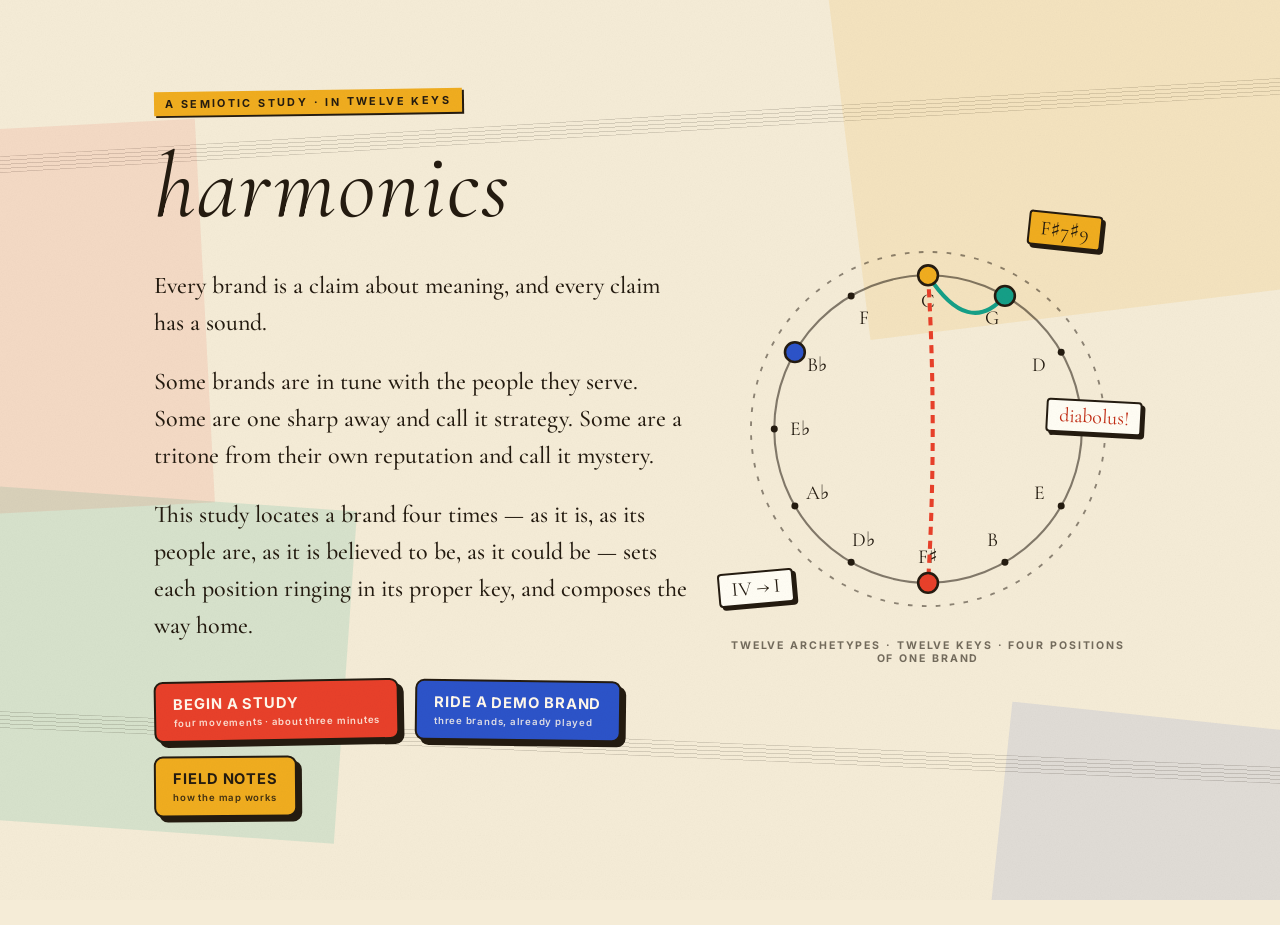
==== index.html @ ea23ab5b "harmonics — a semiotic study in twelve keys Twelve brand archetypes mapped onto the twelve keys of t" ====
<!DOCTYPE html>
<html lang="en">
<head>
  <meta charset="UTF-8" />
  <meta name="viewport" content="width=device-width, initial-scale=1.0" />
  <title>harmonics — a semiotic study in twelve keys</title>
  <meta name="description" content="Locate a brand four times — as it is, as its people are, as it is believed to be, as it could be — set each position ringing in its proper key, and compose the way home." />

  <!-- If you deploy somewhere other than cownut-oss.github.io/brand-harmonics,
       update these four absolute URLs (og:url, og:image, twitter:image, canonical). -->
  <link rel="canonical" href="https://cownut-oss.github.io/brand-harmonics/" />
  <meta property="og:type" content="website" />
  <meta property="og:site_name" content="harmonics" />
  <meta property="og:title" content="harmonics — a semiotic study in twelve keys" />
  <meta property="og:description" content="Twelve brand archetypes on the twelve keys of the circle of fifths. Locate a brand four times, hear the distance between those positions, and compose the repositioning as music you can play." />
  <meta property="og:url" content="https://cownut-oss.github.io/brand-harmonics/" />
  <meta property="og:image" content="https://cownut-oss.github.io/brand-harmonics/og.png" />
  <meta property="og:image:width" content="1200" />
  <meta property="og:image:height" content="630" />
  <meta property="og:image:alt" content="The circle of fifths with four brand positions marked, a teal fifth and a dashed red tritone across the middle." />
  <meta name="twitter:card" content="summary_large_image" />
  <meta name="twitter:title" content="harmonics — a semiotic study in twelve keys" />
  <meta name="twitter:description" content="Twelve brand archetypes on the twelve keys of the circle of fifths. Strategy, composed." />
  <meta name="twitter:image" content="https://cownut-oss.github.io/brand-harmonics/og.png" />

  <link rel="icon" href="favicon.svg" type="image/svg+xml" />
  <link rel="apple-touch-icon" href="apple-touch-icon.png" />
  <meta name="theme-color" content="#f5ecd7" />

  <link rel="preconnect" href="https://fonts.googleapis.com" />
  <link rel="preconnect" href="https://fonts.gstatic.com" crossorigin />
  <link href="https://fonts.googleapis.com/css2?family=Inter:wght@400;600;700;800&family=Cormorant+Garamond:ital,wght@0,400;0,500;0,600;1,400;1,500;1,600&display=swap" rel="stylesheet" />
  <link rel="stylesheet" href="css/style.css" />
</head>
<body>
  <div id="haze" aria-hidden="true">
    <div class="blob b1"></div>
    <div class="blob b2"></div>
    <div class="blob b3"></div>
    <div class="blob b4"></div>
  </div>
  <div id="vignette" aria-hidden="true"></div>
  <div id="grain" aria-hidden="true"></div>

  <main id="stage" aria-live="polite"></main>

  <noscript>
    <div style="max-width:680px;margin:12vh auto;padding:32px;border:2.5px solid #241b10;border-radius:10px;background:#fffdf4;box-shadow:6px 6px 0 #241b10;font-family:Georgia,serif">
      <h1 style="font-style:italic;font-weight:400;margin:0 0 .4em">harmonics</h1>
      <p style="line-height:1.7">This study is an interactive instrument — it needs JavaScript to plot the semiotic square, sound the circle of fifths, and compose the progression. Please enable JavaScript and reload.</p>
    </div>
  </noscript>

  <script type="module" src="js/app.js"></script>
</body>
</html>
---- css/style.css ----
/* =====================================================================
   harmonics — visual system v2: the collage cut.
   Bright paper, cut-out color blocks, hard shadows, staff lines as a
   running motif — after the Vox/Earworm school of music explainers.
   The serif italic display (the user's favorite) stays.
   ===================================================================== */

:root {
  --paper: #f5ecd7;
  --card: #fffdf4;
  --ink: #241b10;
  --ink-soft: rgba(36, 27, 16, .62);
  --ink-faint: rgba(36, 27, 16, .28);
  --red: #e8402a;
  --blue: #2c53c9;
  --gold: #f0ad1f;
  --teal: #159f87;
  --red-d: #c22c14;
  --blue-d: #1e3da6;
  --gold-d: #a97a08;
  --teal-d: #0d7a66;
  --cream-text: #fff8ec;
  --shadow: 3px 3px 0 var(--ink);
  --shadow-lg: 6px 6px 0 var(--ink);
  --staff: repeating-linear-gradient(to bottom, var(--ink-faint) 0 1px, transparent 1px 4px);
}

* { box-sizing: border-box; }
html, body { margin: 0; min-height: 100%; }
html { background: var(--paper); }
body {
  font-family: 'Inter', system-ui, -apple-system, sans-serif;
  font-weight: 400;
  color: var(--ink);
  -webkit-font-smoothing: antialiased;
}

/* ---- the collage backdrop: color blocks + staff ribbons ---- */
#haze { position: fixed; inset: 0; z-index: 0; overflow: hidden; pointer-events: none; }
.blob { position: absolute; opacity: .13; border-radius: 0; filter: none; mix-blend-mode: normal; }
.b1 { width: 44vw; height: 30vw; right: -10vw; top: -6vw;  background: var(--gold); transform: rotate(-7deg); }
.b2 { width: 36vw; height: 26vw; left: -9vw; bottom: 8vh;  background: var(--teal); transform: rotate(4deg); }
.b3 { width: 22vw; height: 30vw; left: -6vw; top: 14vh;    background: var(--red); transform: rotate(-3deg); opacity: .1; }
.b4 { width: 30vw; height: 20vw; right: -8vw; bottom: -6vw; background: var(--blue); transform: rotate(6deg); opacity: .1; }
#haze::before, #haze::after {
  content: ''; position: absolute; left: -15%; width: 130%; height: 17px;
  background: var(--staff); opacity: .55;
}
#haze::before { top: 13%; transform: rotate(-3.5deg); }
#haze::after { bottom: 16%; transform: rotate(2.5deg); }

#vignette { display: none; }
#grain { position: fixed; inset: 0; z-index: 30; pointer-events: none; opacity: .06; mix-blend-mode: multiply;
  background-image: url("data:image/svg+xml,%3Csvg xmlns='http://www.w3.org/2000/svg' width='140' height='140'%3E%3Cfilter id='n'%3E%3CfeTurbulence type='fractalNoise' baseFrequency='0.8' numOctaves='4' stitchTiles='stitch'/%3E%3CfeColorMatrix type='saturate' values='0'/%3E%3C/filter%3E%3Crect width='100%25' height='100%25' filter='url(%23n)'/%3E%3C/svg%3E"); }

/* ---- stage ---- */
#stage { position: relative; z-index: 10; max-width: 1020px; margin: 0 auto; padding: 6vh 24px 12vh;
  transition: opacity .24s ease, transform .24s ease; }
#stage.leaving { opacity: 0; transform: translateY(8px); }

/* ---- type ---- */
.title { font-family: 'Cormorant Garamond', Georgia, serif; font-weight: 400; font-style: italic;
  font-size: clamp(3.2rem, 9vw, 5.8rem); letter-spacing: .02em; margin: .05em 0 .25em; color: var(--ink);
  text-wrap: balance; }
.overline { display: inline-block; font-size: .68rem; font-weight: 700; letter-spacing: .22em;
  text-transform: uppercase; color: var(--ink); background: var(--gold); padding: .45em 1em;
  transform: rotate(-.8deg); margin: 0 0 1.1em; box-shadow: 2px 2px 0 var(--ink); }
.h2 { font-family: 'Cormorant Garamond', Georgia, serif; font-weight: 500; font-style: italic;
  font-size: clamp(1.8rem, 4.4vw, 2.7rem); letter-spacing: .01em; margin: 0 0 .45em; color: var(--ink);
  text-wrap: balance; }
.h3 { font-family: 'Cormorant Garamond', Georgia, serif; font-weight: 500; font-style: italic;
  font-size: 1.55rem; margin: 2.1em 0 .5em; color: var(--ink); }
.h3::before { content: '♪'; font-style: normal; color: var(--red); margin-right: .45em; font-size: .85em; }
.lede { font-family: 'Cormorant Garamond', Georgia, serif; font-size: clamp(1.2rem, 2.5vw, 1.5rem);
  font-weight: 500; line-height: 1.55; color: var(--ink); max-width: 34em; margin: 0 0 .9em; }
.body { font-size: .93rem; line-height: 1.75; color: var(--ink); opacity: .88; max-width: 46em; margin: .45em 0; }
.body strong { font-weight: 700; }
.hint { font-size: .78rem; color: var(--ink-soft); }
.posnote { font-size: .78rem; color: var(--ink-soft); font-style: normal; }

/* ---- hero ---- */
.hero { padding-top: 4vh; }
.herogrid { display: grid; grid-template-columns: 1.15fr .85fr; gap: 40px; align-items: center; }
.teaserwrap { position: relative; }
.teaser { width: 100%; height: auto; }
.teaser .tring { animation: teasespin 40s linear infinite; transform-origin: 170px 170px; }
@keyframes teasespin { to { transform: rotate(360deg); } }
.stickerchord { position: absolute; font-family: 'Cormorant Garamond', Georgia, serif; font-size: 1.25rem;
  background: var(--card); border: 2px solid var(--ink); box-shadow: 3px 3px 0 var(--ink);
  padding: .15em .55em; border-radius: 4px; }
.sc1 { top: -4%; right: 6%; transform: rotate(6deg); background: var(--gold); }
.sc2 { bottom: 16%; left: -3%; transform: rotate(-5deg); }
.sc3 { top: 38%; right: -4%; transform: rotate(3deg); background: var(--card); color: var(--red-d); }
.teasecap { font-size: .66rem; font-weight: 700; letter-spacing: .18em; text-transform: uppercase;
  color: var(--ink-soft); text-align: center; margin-top: .8em; }

/* ---- panels ---- */
.panel { background: var(--card); border: 2.5px solid var(--ink); border-radius: 10px;
  padding: clamp(24px, 5vw, 52px); box-shadow: var(--shadow-lg); }
.panel.narrow { max-width: 780px; margin: 0 auto; }

/* ---- buttons: sticker school ---- */
.btn { font-family: inherit; font-weight: 700; font-size: .72rem; letter-spacing: .1em; text-transform: uppercase;
  color: var(--ink); background: var(--card); border: 2.5px solid var(--ink); border-radius: 7px;
  padding: .85em 1.5em; cursor: pointer; box-shadow: var(--shadow);
  transition: transform .12s ease, box-shadow .12s ease; }
.btn:hover { transform: translate(-1px, -1px); box-shadow: 4px 4px 0 var(--ink); }
.btn:active { transform: translate(2px, 2px); box-shadow: 0 0 0 var(--ink); }
.btn:focus-visible { outline: 3px solid var(--blue); outline-offset: 2px; }
.btn.primary { background: var(--red); color: var(--cream-text); }
.btn.ghost { background: transparent; border-color: transparent; box-shadow: none; text-decoration: underline;
  text-decoration-thickness: 2px; text-underline-offset: 4px; padding-left: .4em; padding-right: .4em; }
.btn.ghost:hover { transform: none; color: var(--red-d); }
.btn.small { font-size: .62rem; padding: .6em 1.1em; box-shadow: 2px 2px 0 var(--ink); }
.btn.big { display: flex; flex-direction: column; align-items: flex-start; gap: .3em;
  padding: 1.05em 1.5em; border-radius: 9px; box-shadow: 5px 5px 0 var(--ink); text-align: left; }
.btn.c-red { background: var(--red); color: var(--cream-text); transform: rotate(-1deg); }
.btn.c-blue { background: var(--blue); color: var(--cream-text); transform: rotate(.7deg); }
.btn.c-gold { background: var(--gold); color: var(--ink); transform: rotate(-.5deg); }
.btn.big:hover { transform: translate(-1px, -2px) rotate(0deg); box-shadow: 6px 6px 0 var(--ink); }
.btnmain { font-size: .92rem; letter-spacing: .06em; }
.btnsub { font-weight: 600; font-size: .6rem; letter-spacing: .08em; text-transform: none; opacity: .85; }
.btnrow { display: flex; flex-wrap: wrap; gap: 16px; margin-top: 2.2em; align-items: center; }
.btnrow.tight { margin-top: 1.2em; }

.backlink { margin-top: 2.4em; }
.backlink a { color: var(--ink-soft); font-size: .78rem; font-weight: 600; letter-spacing: .06em;
  cursor: pointer; text-decoration: underline; text-underline-offset: 3px; }
.backlink a:hover { color: var(--red-d); }

/* ---- setup ---- */
.namerow { display: flex; gap: 16px; flex-wrap: wrap; margin: 1.6em 0 2.4em; }
.input { flex: 1 1 240px; font-family: 'Cormorant Garamond', Georgia, serif; font-size: 1.35rem; font-style: italic;
  color: var(--ink); background: var(--card); border: 2.5px solid var(--ink); border-radius: 8px;
  padding: .5em .9em; outline: none; box-shadow: var(--shadow); transition: border-color .2s; }
.input:focus { border-color: var(--red); }
.input::placeholder { color: var(--ink-faint); }

.ruleline { display: flex; align-items: center; gap: 1em; color: var(--ink-soft);
  font-size: .68rem; font-weight: 700; letter-spacing: .2em; text-transform: uppercase; margin: 2em 0 1.2em; }
.ruleline::before, .ruleline::after { content: ''; flex: 1; height: 17px; background: var(--staff); opacity: .7; }

.presets { display: grid; grid-template-columns: repeat(auto-fit, minmax(220px, 1fr)); gap: 18px; }
.preset { text-align: left; display: flex; flex-direction: column; gap: .5em; cursor: pointer;
  background: var(--card); border: 2.5px solid var(--ink); border-radius: 9px; padding: 18px 20px;
  color: inherit; font-family: inherit; box-shadow: var(--shadow); transition: transform .15s, box-shadow .15s; }
.preset:nth-child(odd) { transform: rotate(-.7deg); }
.preset:nth-child(even) { transform: rotate(.6deg); }
.preset:hover { transform: translate(-1px, -2px) rotate(0deg); box-shadow: 5px 5px 0 var(--ink); }
.pname { font-family: 'Cormorant Garamond', Georgia, serif; font-size: 1.35rem; font-style: italic; color: var(--ink); }
.psector { font-size: .64rem; font-weight: 700; letter-spacing: .14em; text-transform: uppercase; color: var(--ink-soft); }
.pblurb { font-size: .82rem; line-height: 1.6; color: var(--ink); opacity: .8; }
.pgo { font-size: .66rem; font-weight: 700; letter-spacing: .12em; text-transform: uppercase; color: var(--red-d); margin-top: .4em; }

/* ---- assessment ---- */
.progress { display: flex; gap: 22px; margin-bottom: 2.2em; flex-wrap: wrap; }
.pgroup { display: flex; gap: 7px; opacity: .38; position: relative; padding: 8px 6px; transition: opacity .3s; }
.pgroup.now { opacity: 1; }
.pgroup::before { content: ''; position: absolute; left: 0; right: 0; top: 50%; height: 17px;
  transform: translateY(-56%); background: var(--staff); }
.dot { width: 7px; height: 6px; border-radius: 50%; background: transparent; border: 1.5px solid var(--ink);
  position: relative; z-index: 1; transition: background .25s; }
.dot.done { background: var(--ink); }
.dot.here { background: var(--red); border-color: var(--red-d); }
.dot.here::after { content: ''; position: absolute; right: -1.5px; bottom: 3px; width: 1.5px; height: 12px; background: var(--red-d); }

.lensprompt { font-family: 'Cormorant Garamond', Georgia, serif; font-style: italic; font-size: 1.2rem;
  color: var(--ink-soft); margin: 0 0 2em; }
.axisname { display: inline-block; font-size: .64rem; font-weight: 700; letter-spacing: .18em; text-transform: uppercase;
  color: var(--cream-text); background: var(--blue); padding: .4em .9em; transform: rotate(-.5deg);
  box-shadow: 2px 2px 0 var(--ink); margin: 0 0 1.4em; }

.pair { display: flex; gap: 18px; align-items: stretch; margin-bottom: 1.6em; }
.statement { flex: 1; background: var(--card); border: 2.5px solid var(--ink); border-radius: 8px;
  padding: 22px 24px; display: flex; align-items: center; box-shadow: var(--shadow); }
.statement:first-child { transform: rotate(-.5deg); }
.statement:last-of-type { transform: rotate(.5deg); }
.statement p { font-family: 'Cormorant Garamond', Georgia, serif; font-size: 1.3rem; line-height: 1.45;
  margin: 0; color: var(--ink); }
.vs { align-self: center; font-size: .64rem; font-weight: 700; letter-spacing: .2em; text-transform: uppercase; color: var(--ink-soft); }

.choices { display: grid; grid-template-columns: repeat(4, 1fr); gap: 12px; }
.choices.stacked { grid-template-columns: 1fr; max-width: 560px; }
.choice { border-radius: 7px; font-size: .64rem; padding: .9em .5em; }
.choice.wide { text-align: left; padding: 1em 1.3em; text-transform: none; font-weight: 600; font-size: .8rem; letter-spacing: .02em; }
.choice.picked { background: var(--gold); }

/* ---- reading: square + position cards ---- */
.gsquare { width: 100%; height: auto; margin: 1.6em 0; }
.gsquare .rel { stroke: var(--ink); stroke-opacity: .65; stroke-width: 1.6; }
.gsquare .contraries { stroke-width: 2.4; stroke-opacity: .9; }
.gsquare .subcontraries { stroke-dasharray: 6 6; }
.gsquare .contradiction { stroke-dasharray: 1.5 6; stroke-opacity: .35; }
.gsquare .relcap { fill: var(--ink-soft); font-size: 12px; font-weight: 600; text-anchor: middle; letter-spacing: .14em; text-transform: uppercase; }
.gsquare .cterm { fill: var(--ink); font-family: 'Cormorant Garamond', Georgia, serif; font-size: 29px; font-style: italic; }
.gsquare .csub { fill: var(--ink-soft); font-size: 12.5px; font-weight: 600; letter-spacing: .04em; }
.gsquare .orblabel { font-size: 11.5px; font-weight: 700; letter-spacing: .14em; text-transform: uppercase; text-anchor: middle; }
.orbdot { stroke: var(--ink); stroke-width: 2.2; }
.minorring { fill: none; stroke-width: 1.6; stroke-dasharray: 3 4; }

.poscards { display: grid; grid-template-columns: repeat(auto-fit, minmax(230px, 1fr)); gap: 16px; margin-top: 1em; }
.poscard { border: 2.5px solid var(--ink); border-top: 8px solid var(--c); border-radius: 8px;
  padding: 18px 20px; background: var(--card); box-shadow: var(--shadow); }
.poscard:nth-child(odd) { transform: rotate(-.4deg); }
.poscard:nth-child(even) { transform: rotate(.4deg); }
.poslens { font-size: .62rem; font-weight: 700; letter-spacing: .16em; text-transform: uppercase; color: var(--ink-soft); margin: 0 0 .5em; }
.posarch { font-family: 'Cormorant Garamond', Georgia, serif; font-style: italic; font-size: 1.4rem; margin: 0 0 .3em; color: var(--ink); }
.minornote { font-size: .78rem; line-height: 1.6; color: var(--blue-d); margin: .6em 0 0; }

/* ---- sound: wheel + gaps ---- */
.wheel { width: min(92vw, 640px); height: auto; display: block; margin: 1.5em auto; }
.wheel .ring { fill: none; stroke: var(--ink); stroke-opacity: .55; stroke-width: 1.8; }
.wheel .quadarc { fill: none; stroke-width: 26; stroke-linecap: round; }
.wheel .tick { fill: var(--ink); }
.wheel .keylabel { fill: var(--ink); font-family: 'Cormorant Garamond', Georgia, serif; font-size: 24px; text-anchor: middle; }
.wheel .archlabel { fill: var(--ink-soft); font-size: 11px; font-weight: 700; letter-spacing: .12em; text-transform: uppercase; text-anchor: middle; }
.wheel .node.dim { opacity: .3; }
.wheel .gapchord { fill: none; stroke-width: 2.6; stroke-opacity: .9; transition: stroke-width .25s; }
.wheel .gapchord:hover, .wheel .gapchord.hot { stroke-width: 4.5; }
.wheel .journeyarc { fill: none; stroke: var(--red); stroke-width: 4.5; stroke-linecap: round; }
.wheel .flow { stroke-dasharray: 10 8; animation: flowdash 2.2s linear infinite; }
@keyframes flowdash { to { stroke-dashoffset: -36; } }

.legend { display: flex; flex-wrap: wrap; gap: 12px; margin: 1.2em 0 0; }
.chip { display: inline-flex; align-items: center; gap: .55em; font-family: inherit; font-size: .68rem;
  font-weight: 700; letter-spacing: .06em; text-transform: uppercase; color: var(--ink);
  background: var(--card); border: 2px solid var(--ink); border-radius: 999px; padding: .55em 1.1em;
  cursor: pointer; box-shadow: 2px 2px 0 var(--ink); transition: transform .12s; }
.chip:hover { transform: translate(-1px, -1px); }
.swatch { width: 10px; height: 10px; border-radius: 50%; background: var(--c); border: 1.5px solid var(--ink); }
.playglyph { color: var(--red-d); font-size: .7rem; }

.nowcard { display: flex; gap: 20px; align-items: center; justify-content: space-between; flex-wrap: wrap;
  border: 2.5px solid var(--ink); background: rgba(240, 173, 31, .22); border-radius: 9px;
  padding: 20px 24px; margin: 1.4em 0 2em; box-shadow: var(--shadow); transform: rotate(-.3deg); }
.nowcard .posarch { margin-bottom: .2em; }

.gaplist { display: flex; flex-direction: column; gap: 16px; }
.gaprow { border: 2.5px solid var(--ink); border-radius: 8px; padding: 18px 22px;
  background: var(--card); box-shadow: var(--shadow); }
.gaprow.governing { border-color: var(--red-d); border-width: 3px; background: rgba(232, 64, 42, .07); }
.gaphead { display: flex; justify-content: space-between; align-items: baseline; gap: 1em; flex-wrap: wrap; }
.gapname { font-family: 'Cormorant Garamond', Georgia, serif; font-style: italic; font-size: 1.3rem; color: var(--ink); }
.govbadge { font-family: 'Inter', sans-serif; font-style: normal; font-size: .56rem; font-weight: 700; letter-spacing: .16em;
  text-transform: uppercase; color: var(--cream-text); background: var(--red); border-radius: 4px;
  padding: .4em .8em; margin-left: 1em; vertical-align: middle; box-shadow: 2px 2px 0 var(--ink); }
.gapkeys { font-size: .8rem; font-weight: 700; letter-spacing: .06em; margin: .5em 0 .1em; }
.gapq { font-style: italic; font-family: 'Cormorant Garamond', Georgia, serif; font-size: 1.08rem;
  color: var(--ink-soft); margin: .2em 0 .4em; }

/* ---- movement ---- */
.phase { border: 2.5px solid var(--ink); border-radius: 9px; padding: 22px 26px;
  background: var(--card); margin: 16px 0; box-shadow: var(--shadow); }
.phase.summary { background: rgba(44, 83, 201, .07); }
.cadencecard { background: rgba(240, 173, 31, .16); }
.phasename { font-family: 'Cormorant Garamond', Georgia, serif; font-style: italic; font-size: 1.4rem; margin: 0 0 .4em; color: var(--ink); }
.pivotline { display: inline-block; font-size: .64rem; font-weight: 700; letter-spacing: .12em; text-transform: uppercase;
  color: var(--cream-text); background: var(--teal); padding: .35em .8em; box-shadow: 2px 2px 0 var(--ink);
  transform: rotate(-.4deg); margin: 0 0 .8em; }
.chordline { margin-top: 1em; display: flex; flex-wrap: wrap; gap: .6em; }
.chordtok { display: inline-flex; flex-direction: column; align-items: center;
  font-family: 'Cormorant Garamond', Georgia, serif; font-size: 1.3rem; color: var(--ink);
  background: var(--card); border: 2px solid var(--ink); border-radius: 6px; padding: .25em .6em .35em;
  box-shadow: 2px 2px 0 var(--ink); }
.chordtok:nth-child(odd) { transform: rotate(-1deg); }
.chordtok:nth-child(even) { transform: rotate(.8deg); }
.chordtok i { font-size: .58rem; font-style: normal; font-weight: 700; letter-spacing: .1em; color: var(--ink-soft);
  font-family: 'Inter', sans-serif; margin-top: .25em; text-transform: uppercase; }
.pivotgloss { font-size: .83rem; color: var(--ink-soft); }

/* ---- the brief: lead sheet ---- */
.sheet { display: flex; flex-wrap: wrap; border-top: 3px solid var(--ink); border-bottom: 3px solid var(--ink);
  margin: 1.8em 0 1em; background: var(--card);
  background-image: repeating-linear-gradient(to bottom, transparent 0 10px, var(--ink-faint) 10px 11px);
  background-size: 100% 55px; background-repeat: repeat-x; background-position: 0 16px; }
.measure { flex: 1 0 150px; min-height: 124px; border-right: 2px solid var(--ink);
  padding: 14px 14px 12px; display: flex; flex-direction: column; gap: .3em; transition: background .25s; }
.measure:first-child { border-left: 6px double var(--ink); }
.measure:last-child { border-right: 6px double var(--ink); }
.measure.playing { background: rgba(240, 173, 31, .35); }
.chordsym { font-family: 'Cormorant Garamond', Georgia, serif; font-size: 2rem; color: var(--ink); line-height: 1.1; }
.roman { font-size: .6rem; font-weight: 700; letter-spacing: .12em; text-transform: uppercase; color: var(--ink-soft); }
.roman i { font-style: normal; opacity: .8; }
.barnote { font-size: .72rem; font-weight: 600; line-height: 1.5; color: var(--gold-d); margin-top: auto; }
.measure.bridge .barnote { color: var(--teal-d); }
.measure.turn .barnote { color: var(--blue-d); }
.measure.cadence .barnote { color: var(--red-d); }

/* ---- the possible futures ---- */
.futures { display: grid; grid-template-columns: repeat(auto-fit, minmax(290px, 1fr)); gap: 20px; margin: 1.6em 0 1em; }
.movecard { border: 2.5px solid var(--ink); border-radius: 9px; padding: 20px 22px;
  background: var(--card); display: flex; flex-direction: column; gap: .4em; box-shadow: var(--shadow-lg);
  transition: transform .15s, box-shadow .15s; }
.movecard:nth-child(odd) { transform: rotate(-.6deg); }
.movecard:nth-child(even) { transform: rotate(.5deg); }
.movecard:hover { transform: translate(-1px, -2px) rotate(0deg); box-shadow: 7px 7px 0 var(--ink); }
.movecard.stated { border-color: var(--blue-d); border-width: 3px; background: rgba(44, 83, 201, .06); }
.movecard.offmenu { border-style: dashed; }
.movehead { display: flex; justify-content: space-between; align-items: baseline; gap: 1em; }
.movetitle { font-family: 'Cormorant Garamond', Georgia, serif; font-style: italic; font-size: 1.6rem; color: var(--ink); }
.movemech { font-size: .58rem; font-weight: 700; letter-spacing: .1em; text-transform: uppercase; color: var(--ink-soft); text-align: right; }
.movedest { font-size: .78rem; font-weight: 700; letter-spacing: .05em; text-transform: uppercase; color: var(--red-d); margin: 0; }
.statedbadge { font-size: .54rem; font-weight: 700; letter-spacing: .14em; text-transform: uppercase; color: var(--cream-text);
  background: var(--blue); border-radius: 4px; padding: .35em .7em; margin-left: .8em; vertical-align: middle;
  box-shadow: 2px 2px 0 var(--ink); }
.chiprow { display: flex; flex-wrap: wrap; gap: 8px; margin: .5em 0 .3em; }
.meterchip { display: inline-flex; align-items: center; gap: .45em; font-size: .62rem; font-weight: 700;
  letter-spacing: .04em; text-transform: uppercase; color: var(--ink); border: 2px solid var(--ink);
  border-radius: 999px; padding: .35em .8em; background: var(--card); }
.meterchip i { width: 8px; height: 8px; border-radius: 50%; background: var(--mc); border: 1.5px solid var(--ink); }
.movecard .btnrow { margin-top: auto; }
.alsoran { border: 2px dashed var(--ink); border-radius: 8px; padding: 14px 20px; margin-top: 1.2em;
  background: rgba(36, 27, 16, .03); font-size: .88rem; }
.alsoran a { color: var(--blue-d); font-weight: 700; cursor: pointer; text-decoration: underline; text-underline-offset: 3px; }

/* ---- the brief: moves playbook ---- */
.roadmap { display: flex; flex-direction: column; gap: 16px; }
.roadrow { display: grid; grid-template-columns: 96px 1fr; gap: 20px; padding: 18px 20px;
  border: 2.5px solid var(--ink); border-radius: 8px; background: var(--card); box-shadow: var(--shadow); }
.roadwhen { font-size: .62rem; font-weight: 700; letter-spacing: .2em; color: var(--cream-text); text-transform: uppercase;
  background: var(--red); align-self: start; justify-self: start; padding: .5em .8em; transform: rotate(-2deg);
  box-shadow: 2px 2px 0 var(--ink); }
.roadrow:nth-child(2) .roadwhen { background: var(--blue); }
.roadrow:nth-child(3) .roadwhen { background: var(--teal); }
.roadtitle { font-family: 'Cormorant Garamond', Georgia, serif; font-style: italic; font-size: 1.35rem; color: var(--ink); margin: 0 0 .2em; }
.whyline { font-size: .9rem; line-height: 1.7; margin: .3em 0 .5em; }
.dolist { margin: .3em 0 .5em; padding-left: 1.2em; }
.dolist li { font-size: .88rem; line-height: 1.65; margin-bottom: .45em; }
.signal { font-size: .85rem; font-weight: 600; color: var(--teal-d); margin: .4em 0 .2em; }
.musicnote { font-size: .76rem; color: var(--ink-soft); font-style: italic; margin: .3em 0 0; }

.saynot { display: flex; flex-direction: column; gap: 12px; margin: .6em 0 1em; }
.sayrow { display: grid; grid-template-columns: 1fr 1fr; gap: 18px; border: 2.5px solid var(--ink);
  border-radius: 8px; padding: 14px 18px; background: var(--card); box-shadow: var(--shadow); }
.sayrow:nth-child(odd) { transform: rotate(-.3deg); }
.sayrow:nth-child(even) { transform: rotate(.3deg); }
.saydo { font-family: 'Cormorant Garamond', Georgia, serif; font-size: 1.15rem; color: var(--teal-d); margin: 0; }
.saynotp { font-size: .84rem; color: var(--red-d); margin: 0; align-self: center; text-decoration: line-through;
  text-decoration-color: rgba(232, 64, 42, .55); }
.specbullets { margin: .4em 0 0; padding-left: 1.1em; max-width: 46em; }
.specbullets li { font-size: .88rem; line-height: 1.7; margin-bottom: .55em; }
.specbullets li::marker { color: var(--red-d); }

.keepshadow { border-top: 3px solid var(--ink); margin-top: 1.6em; padding-top: 1em; }
.printfoot { display: none; }

/* ---- field notes ---- */
.maptable { display: flex; flex-direction: column; margin-top: 1em; }
.maprow { display: grid; grid-template-columns: 56px 210px 1fr; gap: 18px; padding: 14px 0;
  border-bottom: 2px solid var(--ink-faint); }
.mkey { font-family: 'Cormorant Garamond', Georgia, serif; font-size: 1.6rem; color: var(--red-d); }
.mname { font-size: .82rem; font-weight: 700; color: var(--ink); padding-top: .35em; }
.mname i { display: block; font-style: italic; font-weight: 400; color: var(--ink-soft); font-size: .78rem; margin-top: .2em; }
.mlore { font-size: .82rem; line-height: 1.7; color: var(--ink); opacity: .85; }

/* ---- liveliness: paste-down reveals & performance cues ---- */
.reveal { opacity: 0; translate: 0 18px; transition: opacity .5s ease, translate .55s cubic-bezier(.2, .8, .3, 1.04); }
.reveal.pasted { opacity: 1; translate: 0 0; }
.measure:hover { background: rgba(240, 173, 31, .16); }
.measure.playing { position: relative; }
.measure.playing::after { content: '♪'; position: absolute; top: 6px; right: 9px; color: var(--red-d);
  font-size: 1.05rem; animation: notebounce .5s ease-in-out infinite alternate; }
@keyframes notebounce { from { translate: 0 0; } to { translate: 0 -6px; } }
.stickerchord:hover { animation: wiggle .45s ease-in-out; }
@keyframes wiggle { 25% { rotate: 2.5deg; } 75% { rotate: -2.5deg; } }

/* ---- responsive ---- */
@media (max-width: 860px) {
  .herogrid { grid-template-columns: 1fr; }
  .teaserwrap { max-width: 420px; margin: 0 auto; }
}
@media (max-width: 720px) {
  .pair { flex-direction: column; }
  .vs { align-self: flex-start; }
  .choices { grid-template-columns: 1fr 1fr; }
  .maprow { grid-template-columns: 48px 1fr; }
  .mlore { grid-column: 1 / -1; }
  .sayrow { grid-template-columns: 1fr; gap: 6px; }
  .roadrow { grid-template-columns: 1fr; gap: 8px; }
}

@media (prefers-reduced-motion: reduce) {
  .flow, .teaser .tring, .measure.playing::after, .stickerchord { animation: none !important; }
  #stage, .btn, .movecard, .preset { transition: none; }
  .reveal { opacity: 1; translate: none; transition: none; }
}

/* ---- print: the brief as a takeaway document ---- */
@media print {
  body { background: #fff; }
  #haze, #grain, #vignette { display: none; }
  #stage { max-width: 100%; padding: 0; }
  .panel, .movecard, .roadrow, .sayrow, .gaprow, .phase, .preset { box-shadow: none; }
  .btn, .btnrow, .backlink { display: none !important; }
  .overline, .roadwhen, .pivotline, .axisname { box-shadow: none; }
  .printfoot { display: block; margin-top: 3em; font-size: .64rem; font-weight: 700; letter-spacing: .2em;
    text-transform: uppercase; color: var(--ink-soft); }
}
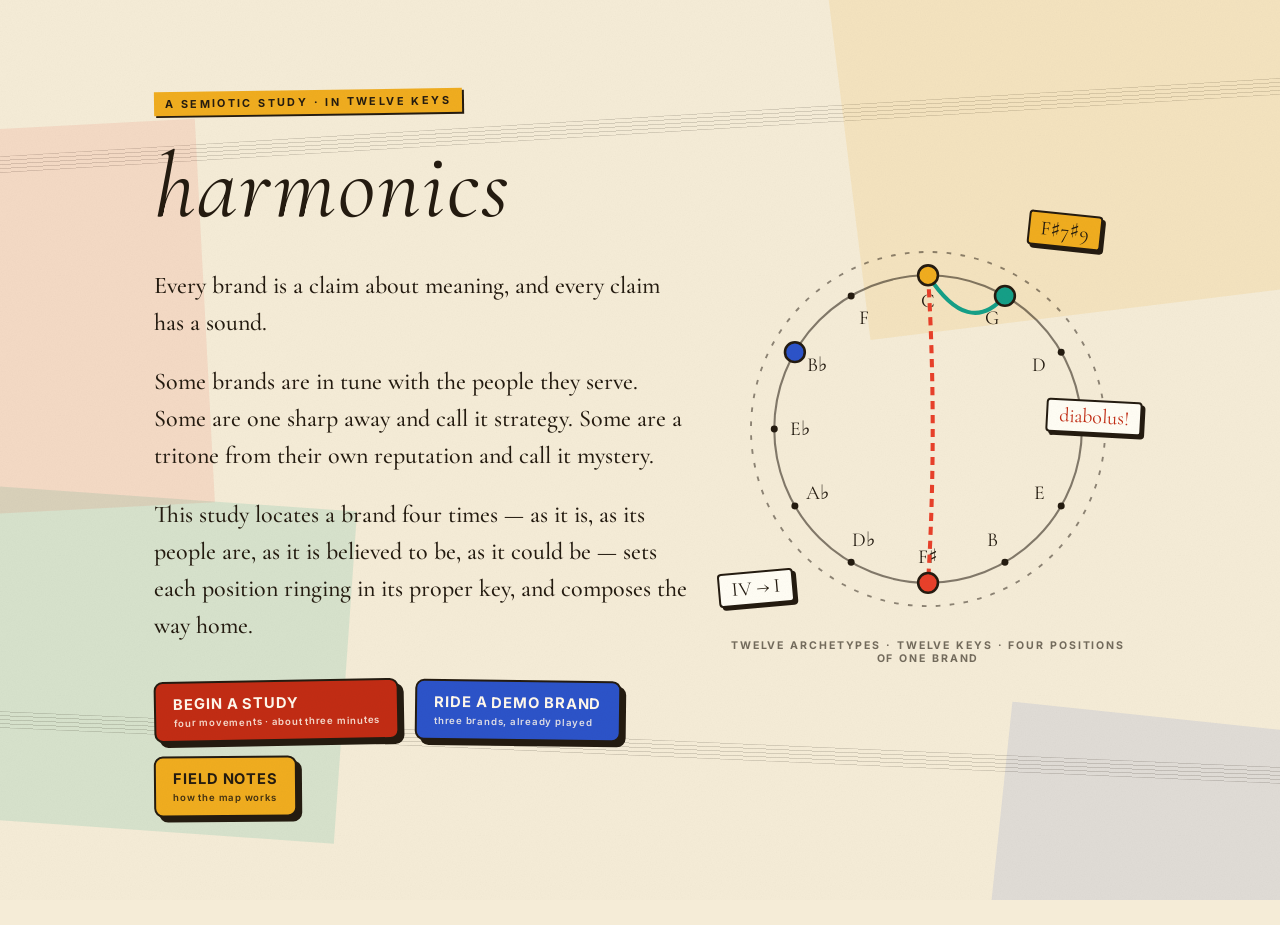
==== commit 21a4d18e: "Prepare for public deployment: metadata, accessibility, performance A pre-publish audit ran over the" ====
--- a/index.html
+++ b/index.html
@@ -4,7 +4,7 @@
   <meta charset="UTF-8" />
   <meta name="viewport" content="width=device-width, initial-scale=1.0" />
   <title>harmonics — a semiotic study in twelve keys</title>
-  <meta name="description" content="Locate a brand four times — as it is, as its people are, as it is believed to be, as it could be — set each position ringing in its proper key, and compose the way home." />
+  <meta name="description" content="An interactive semiotic study of brands: twelve brand archetypes mapped onto the twelve keys of the circle of fifths. Locate a brand four times, hear the distance between those positions, and compose the repositioning as music you can play." />
 
   <!-- If you deploy somewhere other than cownut-oss.github.io/brand-harmonics,
        update these four absolute URLs (og:url, og:image, twitter:image, canonical). -->
@@ -27,9 +27,16 @@
   <link rel="apple-touch-icon" href="apple-touch-icon.png" />
   <meta name="theme-color" content="#f5ecd7" />
 
+  <!-- Fonts load asynchronously: a pending stylesheet also blocks module scripts,
+       so the app would otherwise wait on Google before it could run at all. -->
   <link rel="preconnect" href="https://fonts.googleapis.com" />
   <link rel="preconnect" href="https://fonts.gstatic.com" crossorigin />
-  <link href="https://fonts.googleapis.com/css2?family=Inter:wght@400;600;700;800&family=Cormorant+Garamond:ital,wght@0,400;0,500;0,600;1,400;1,500;1,600&display=swap" rel="stylesheet" />
+  <link rel="stylesheet" media="print" onload="this.media='all'"
+        href="https://fonts.googleapis.com/css2?family=Inter:wght@400;600;700;800&family=Cormorant+Garamond:ital,wght@0,400;0,500;0,600;1,400;1,500;1,600&display=swap" />
+  <noscript>
+    <link rel="stylesheet"
+          href="https://fonts.googleapis.com/css2?family=Inter:wght@400;600;700;800&family=Cormorant+Garamond:ital,wght@0,400;0,500;0,600;1,400;1,500;1,600&display=swap" />
+  </noscript>
   <link rel="stylesheet" href="css/style.css" />
 </head>
 <body>
@@ -42,7 +49,10 @@
   <div id="vignette" aria-hidden="true"></div>
   <div id="grain" aria-hidden="true"></div>
 
-  <main id="stage" aria-live="polite"></main>
+  <main id="stage"></main>
+  <!-- screen changes are announced here as a short phrase; announcing the whole
+       stage would read thousands of words on every navigation -->
+  <div id="announcer" role="status" aria-live="polite" class="visually-hidden"></div>
 
   <noscript>
     <div style="max-width:680px;margin:12vh auto;padding:32px;border:2.5px solid #241b10;border-radius:10px;background:#fffdf4;box-shadow:6px 6px 0 #241b10;font-family:Georgia,serif">
--- a/css/style.css
+++ b/css/style.css
@@ -17,7 +17,7 @@
   --teal: #159f87;
   --red-d: #c22c14;
   --blue-d: #1e3da6;
-  --gold-d: #a97a08;
+  --gold-d: #8a6206;
   --teal-d: #0d7a66;
   --cream-text: #fff8ec;
   --shadow: 3px 3px 0 var(--ink);
@@ -52,6 +52,13 @@
 #vignette { display: none; }
 #grain { position: fixed; inset: 0; z-index: 30; pointer-events: none; opacity: .06; mix-blend-mode: multiply;
   background-image: url("data:image/svg+xml,%3Csvg xmlns='http://www.w3.org/2000/svg' width='140' height='140'%3E%3Cfilter id='n'%3E%3CfeTurbulence type='fractalNoise' baseFrequency='0.8' numOctaves='4' stitchTiles='stitch'/%3E%3CfeColorMatrix type='saturate' values='0'/%3E%3C/filter%3E%3Crect width='100%25' height='100%25' filter='url(%23n)'/%3E%3C/svg%3E"); }
+
+.visually-hidden { position: absolute; width: 1px; height: 1px; margin: -1px; padding: 0;
+  overflow: hidden; clip: rect(0 0 0 0); clip-path: inset(50%); white-space: nowrap; border: 0; }
+
+/* headings receive focus on screen change — silent for mouse, visible for keyboard */
+.h2:focus, .title:focus { outline: none; }
+.h2:focus-visible, .title:focus-visible { outline: 3px solid var(--blue); outline-offset: 6px; border-radius: 4px; }
 
 /* ---- stage ---- */
 #stage { position: relative; z-index: 10; max-width: 1020px; margin: 0 auto; padding: 6vh 24px 12vh;
@@ -107,14 +114,14 @@
 .btn:hover { transform: translate(-1px, -1px); box-shadow: 4px 4px 0 var(--ink); }
 .btn:active { transform: translate(2px, 2px); box-shadow: 0 0 0 var(--ink); }
 .btn:focus-visible { outline: 3px solid var(--blue); outline-offset: 2px; }
-.btn.primary { background: var(--red); color: var(--cream-text); }
+.btn.primary { background: var(--red-d); color: var(--cream-text); }
 .btn.ghost { background: transparent; border-color: transparent; box-shadow: none; text-decoration: underline;
   text-decoration-thickness: 2px; text-underline-offset: 4px; padding-left: .4em; padding-right: .4em; }
 .btn.ghost:hover { transform: none; color: var(--red-d); }
 .btn.small { font-size: .62rem; padding: .6em 1.1em; box-shadow: 2px 2px 0 var(--ink); }
 .btn.big { display: flex; flex-direction: column; align-items: flex-start; gap: .3em;
   padding: 1.05em 1.5em; border-radius: 9px; box-shadow: 5px 5px 0 var(--ink); text-align: left; }
-.btn.c-red { background: var(--red); color: var(--cream-text); transform: rotate(-1deg); }
+.btn.c-red { background: var(--red-d); color: var(--cream-text); transform: rotate(-1deg); }
 .btn.c-blue { background: var(--blue); color: var(--cream-text); transform: rotate(.7deg); }
 .btn.c-gold { background: var(--gold); color: var(--ink); transform: rotate(-.5deg); }
 .btn.big:hover { transform: translate(-1px, -2px) rotate(0deg); box-shadow: 6px 6px 0 var(--ink); }
@@ -124,16 +131,21 @@
 .btnrow.tight { margin-top: 1.2em; }
 
 .backlink { margin-top: 2.4em; }
-.backlink a { color: var(--ink-soft); font-size: .78rem; font-weight: 600; letter-spacing: .06em;
-  cursor: pointer; text-decoration: underline; text-underline-offset: 3px; }
-.backlink a:hover { color: var(--red-d); }
+/* real buttons styled as links, so they stay keyboard-reachable */
+.linkbtn { font-family: inherit; background: none; border: 0; padding: 0; cursor: pointer;
+  color: var(--ink-soft); font-size: .78rem; font-weight: 600; letter-spacing: .06em;
+  text-decoration: underline; text-underline-offset: 3px; }
+.linkbtn:hover { color: var(--red-d); }
+.linkbtn:focus-visible { outline: 3px solid var(--blue); outline-offset: 3px; border-radius: 3px; }
+.alsoran .linkbtn { color: var(--blue-d); font-weight: 700; font-size: inherit; letter-spacing: 0; }
 
 /* ---- setup ---- */
 .namerow { display: flex; gap: 16px; flex-wrap: wrap; margin: 1.6em 0 2.4em; }
 .input { flex: 1 1 240px; font-family: 'Cormorant Garamond', Georgia, serif; font-size: 1.35rem; font-style: italic;
   color: var(--ink); background: var(--card); border: 2.5px solid var(--ink); border-radius: 8px;
   padding: .5em .9em; outline: none; box-shadow: var(--shadow); transition: border-color .2s; }
-.input:focus { border-color: var(--red); }
+.input:focus-visible { border-color: var(--red-d); outline: 3px solid var(--blue); outline-offset: 2px; }
+.input:focus { border-color: var(--red-d); }
 .input::placeholder { color: var(--ink-faint); }
 
 .ruleline { display: flex; align-items: center; gap: 1em; color: var(--ink-soft);
@@ -208,7 +220,7 @@
 .minornote { font-size: .78rem; line-height: 1.6; color: var(--blue-d); margin: .6em 0 0; }
 
 /* ---- sound: wheel + gaps ---- */
-.wheel { width: min(92vw, 640px); height: auto; display: block; margin: 1.5em auto; }
+.wheel { width: 100%; max-width: 640px; height: auto; display: block; margin: 1.5em auto; }
 .wheel .ring { fill: none; stroke: var(--ink); stroke-opacity: .55; stroke-width: 1.8; }
 .wheel .quadarc { fill: none; stroke-width: 26; stroke-linecap: round; }
 .wheel .tick { fill: var(--ink); }
@@ -242,7 +254,7 @@
 .gaphead { display: flex; justify-content: space-between; align-items: baseline; gap: 1em; flex-wrap: wrap; }
 .gapname { font-family: 'Cormorant Garamond', Georgia, serif; font-style: italic; font-size: 1.3rem; color: var(--ink); }
 .govbadge { font-family: 'Inter', sans-serif; font-style: normal; font-size: .56rem; font-weight: 700; letter-spacing: .16em;
-  text-transform: uppercase; color: var(--cream-text); background: var(--red); border-radius: 4px;
+  text-transform: uppercase; color: var(--cream-text); background: var(--red-d); border-radius: 4px;
   padding: .4em .8em; margin-left: 1em; vertical-align: middle; box-shadow: 2px 2px 0 var(--ink); }
 .gapkeys { font-size: .8rem; font-weight: 700; letter-spacing: .06em; margin: .5em 0 .1em; }
 .gapq { font-style: italic; font-family: 'Cormorant Garamond', Georgia, serif; font-size: 1.08rem;
@@ -255,7 +267,7 @@
 .cadencecard { background: rgba(240, 173, 31, .16); }
 .phasename { font-family: 'Cormorant Garamond', Georgia, serif; font-style: italic; font-size: 1.4rem; margin: 0 0 .4em; color: var(--ink); }
 .pivotline { display: inline-block; font-size: .64rem; font-weight: 700; letter-spacing: .12em; text-transform: uppercase;
-  color: var(--cream-text); background: var(--teal); padding: .35em .8em; box-shadow: 2px 2px 0 var(--ink);
+  color: var(--cream-text); background: var(--teal-d); padding: .35em .8em; box-shadow: 2px 2px 0 var(--ink);
   transform: rotate(-.4deg); margin: 0 0 .8em; }
 .chordline { margin-top: 1em; display: flex; flex-wrap: wrap; gap: .6em; }
 .chordtok { display: inline-flex; flex-direction: column; align-items: center;
@@ -318,10 +330,10 @@
 .roadrow { display: grid; grid-template-columns: 96px 1fr; gap: 20px; padding: 18px 20px;
   border: 2.5px solid var(--ink); border-radius: 8px; background: var(--card); box-shadow: var(--shadow); }
 .roadwhen { font-size: .62rem; font-weight: 700; letter-spacing: .2em; color: var(--cream-text); text-transform: uppercase;
-  background: var(--red); align-self: start; justify-self: start; padding: .5em .8em; transform: rotate(-2deg);
+  background: var(--red-d); align-self: start; justify-self: start; padding: .5em .8em; transform: rotate(-2deg);
   box-shadow: 2px 2px 0 var(--ink); }
 .roadrow:nth-child(2) .roadwhen { background: var(--blue); }
-.roadrow:nth-child(3) .roadwhen { background: var(--teal); }
+.roadrow:nth-child(3) .roadwhen { background: var(--teal-d); }
 .roadtitle { font-family: 'Cormorant Garamond', Georgia, serif; font-style: italic; font-size: 1.35rem; color: var(--ink); margin: 0 0 .2em; }
 .whyline { font-size: .9rem; line-height: 1.7; margin: .3em 0 .5em; }
 .dolist { margin: .3em 0 .5em; padding-left: 1.2em; }
@@ -353,6 +365,14 @@
 .mname i { display: block; font-style: italic; font-weight: 400; color: var(--ink-soft); font-size: .78rem; margin-top: .2em; }
 .mlore { font-size: .82rem; line-height: 1.7; color: var(--ink); opacity: .85; }
 
+/* ---- touch: every control gets a 44px target on finger-driven devices ---- */
+@media (pointer: coarse) {
+  .btn, .chip { min-height: 44px; display: inline-flex; align-items: center; justify-content: center; }
+  .btn.big { flex-direction: column; align-items: flex-start; justify-content: center; }
+  .btn.small { padding: .8em 1.2em; }
+  .backlink a, .alsoran a { display: inline-block; padding: .6em 0; }
+}
+
 /* ---- liveliness: paste-down reveals & performance cues ---- */
 .reveal { opacity: 0; translate: 0 18px; transition: opacity .5s ease, translate .55s cubic-bezier(.2, .8, .3, 1.04); }
 .reveal.pasted { opacity: 1; translate: 0 0; }
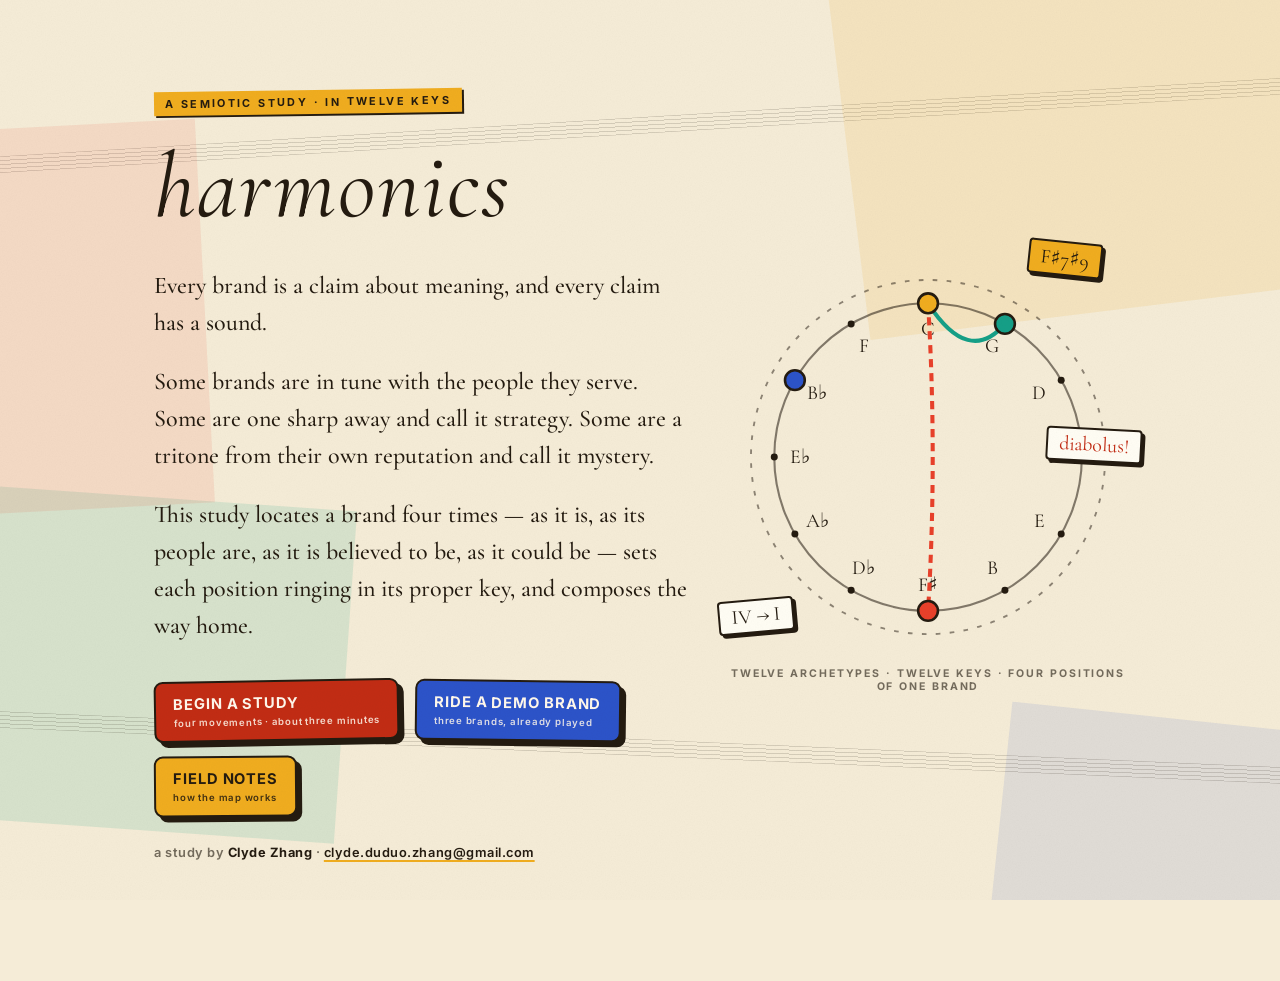
==== commit b1c39f08: "Add author credit to the landing page a study by Clyde Zhang, with a mailto link — displayed at the " ====
--- a/index.html
+++ b/index.html
@@ -4,6 +4,7 @@
   <meta charset="UTF-8" />
   <meta name="viewport" content="width=device-width, initial-scale=1.0" />
   <title>harmonics — a semiotic study in twelve keys</title>
+  <meta name="author" content="Clyde Zhang" />
   <meta name="description" content="An interactive semiotic study of brands: twelve brand archetypes mapped onto the twelve keys of the circle of fifths. Locate a brand four times, hear the distance between those positions, and compose the repositioning as music you can play." />
 
   <!-- If you deploy somewhere other than cownut-oss.github.io/brand-harmonics,
--- a/css/style.css
+++ b/css/style.css
@@ -100,6 +100,12 @@
 .sc3 { top: 38%; right: -4%; transform: rotate(3deg); background: var(--card); color: var(--red-d); }
 .teasecap { font-size: .66rem; font-weight: 700; letter-spacing: .18em; text-transform: uppercase;
   color: var(--ink-soft); text-align: center; margin-top: .8em; }
+.credit { margin-top: 2.2em; font-size: .8rem; font-weight: 600; letter-spacing: .04em; color: var(--ink-soft); }
+.credit strong { color: var(--ink); font-weight: 700; }
+.credit a { color: var(--ink); text-decoration: underline; text-decoration-thickness: 2px;
+  text-underline-offset: 3px; text-decoration-color: var(--gold); }
+.credit a:hover { color: var(--red-d); text-decoration-color: var(--red-d); }
+.credit a:focus-visible { outline: 3px solid var(--blue); outline-offset: 2px; border-radius: 3px; }
 
 /* ---- panels ---- */
 .panel { background: var(--card); border: 2.5px solid var(--ink); border-radius: 10px;
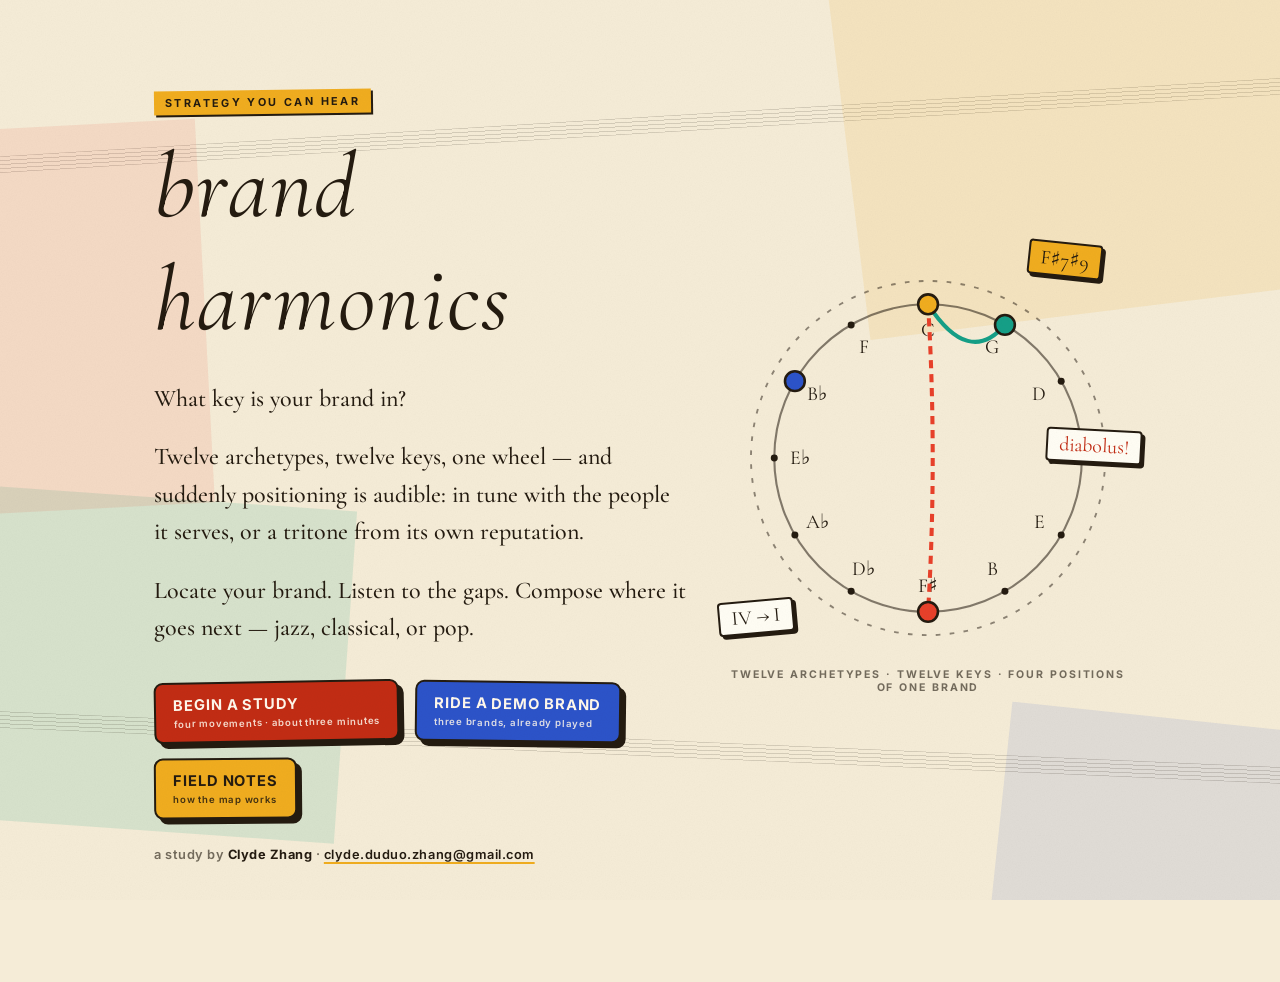
==== commit 21afa27d: "Rename to brand harmonics; sharpen the landing copy The name gains its noun; the overline becomes a " ====
--- a/index.html
+++ b/index.html
@@ -3,7 +3,7 @@
 <head>
   <meta charset="UTF-8" />
   <meta name="viewport" content="width=device-width, initial-scale=1.0" />
-  <title>harmonics — a semiotic study in twelve keys</title>
+  <title>brand harmonics — strategy you can hear</title>
   <meta name="author" content="Clyde Zhang" />
   <meta name="description" content="An interactive semiotic study of brands: twelve brand archetypes mapped onto the twelve keys of the circle of fifths. Locate a brand four times, hear the distance between those positions, and compose the repositioning as music you can play." />
 
@@ -11,8 +11,8 @@
        update these four absolute URLs (og:url, og:image, twitter:image, canonical). -->
   <link rel="canonical" href="https://cownut-oss.github.io/brand-harmonics/" />
   <meta property="og:type" content="website" />
-  <meta property="og:site_name" content="harmonics" />
-  <meta property="og:title" content="harmonics — a semiotic study in twelve keys" />
+  <meta property="og:site_name" content="brand harmonics" />
+  <meta property="og:title" content="brand harmonics — strategy you can hear" />
   <meta property="og:description" content="Twelve brand archetypes on the twelve keys of the circle of fifths. Locate a brand four times, hear the distance between those positions, and compose the repositioning as music you can play." />
   <meta property="og:url" content="https://cownut-oss.github.io/brand-harmonics/" />
   <meta property="og:image" content="https://cownut-oss.github.io/brand-harmonics/og.png" />
@@ -20,7 +20,7 @@
   <meta property="og:image:height" content="630" />
   <meta property="og:image:alt" content="The circle of fifths with four brand positions marked, a teal fifth and a dashed red tritone across the middle." />
   <meta name="twitter:card" content="summary_large_image" />
-  <meta name="twitter:title" content="harmonics — a semiotic study in twelve keys" />
+  <meta name="twitter:title" content="brand harmonics — strategy you can hear" />
   <meta name="twitter:description" content="Twelve brand archetypes on the twelve keys of the circle of fifths. Strategy, composed." />
   <meta name="twitter:image" content="https://cownut-oss.github.io/brand-harmonics/og.png" />
 
@@ -57,7 +57,7 @@
 
   <noscript>
     <div style="max-width:680px;margin:12vh auto;padding:32px;border:2.5px solid #241b10;border-radius:10px;background:#fffdf4;box-shadow:6px 6px 0 #241b10;font-family:Georgia,serif">
-      <h1 style="font-style:italic;font-weight:400;margin:0 0 .4em">harmonics</h1>
+      <h1 style="font-style:italic;font-weight:400;margin:0 0 .4em">brand harmonics</h1>
       <p style="line-height:1.7">This study is an interactive instrument — it needs JavaScript to plot the semiotic square, sound the circle of fifths, and compose the progression. Please enable JavaScript and reload.</p>
     </div>
   </noscript>
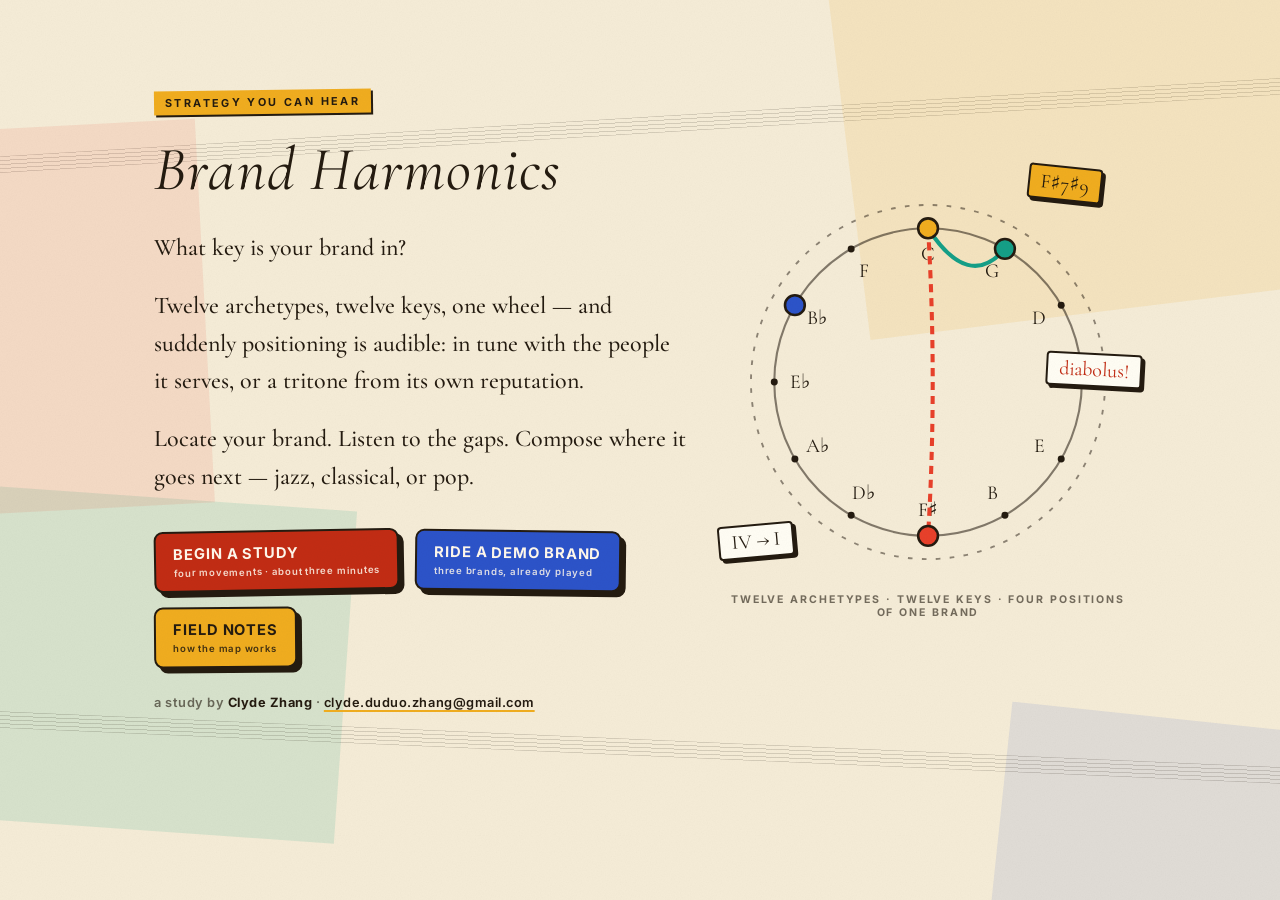
==== commit 87d4acb3: "Capitalize Brand Harmonics; hold the title to one line Fluid title sizing (clamp + nowrap) verified " ====
--- a/index.html
+++ b/index.html
@@ -3,7 +3,7 @@
 <head>
   <meta charset="UTF-8" />
   <meta name="viewport" content="width=device-width, initial-scale=1.0" />
-  <title>brand harmonics — strategy you can hear</title>
+  <title>Brand Harmonics — strategy you can hear</title>
   <meta name="author" content="Clyde Zhang" />
   <meta name="description" content="An interactive semiotic study of brands: twelve brand archetypes mapped onto the twelve keys of the circle of fifths. Locate a brand four times, hear the distance between those positions, and compose the repositioning as music you can play." />
 
@@ -11,8 +11,8 @@
        update these four absolute URLs (og:url, og:image, twitter:image, canonical). -->
   <link rel="canonical" href="https://cownut-oss.github.io/brand-harmonics/" />
   <meta property="og:type" content="website" />
-  <meta property="og:site_name" content="brand harmonics" />
-  <meta property="og:title" content="brand harmonics — strategy you can hear" />
+  <meta property="og:site_name" content="Brand Harmonics" />
+  <meta property="og:title" content="Brand Harmonics — strategy you can hear" />
   <meta property="og:description" content="Twelve brand archetypes on the twelve keys of the circle of fifths. Locate a brand four times, hear the distance between those positions, and compose the repositioning as music you can play." />
   <meta property="og:url" content="https://cownut-oss.github.io/brand-harmonics/" />
   <meta property="og:image" content="https://cownut-oss.github.io/brand-harmonics/og.png" />
@@ -20,7 +20,7 @@
   <meta property="og:image:height" content="630" />
   <meta property="og:image:alt" content="The circle of fifths with four brand positions marked, a teal fifth and a dashed red tritone across the middle." />
   <meta name="twitter:card" content="summary_large_image" />
-  <meta name="twitter:title" content="brand harmonics — strategy you can hear" />
+  <meta name="twitter:title" content="Brand Harmonics — strategy you can hear" />
   <meta name="twitter:description" content="Twelve brand archetypes on the twelve keys of the circle of fifths. Strategy, composed." />
   <meta name="twitter:image" content="https://cownut-oss.github.io/brand-harmonics/og.png" />
 
@@ -57,7 +57,7 @@
 
   <noscript>
     <div style="max-width:680px;margin:12vh auto;padding:32px;border:2.5px solid #241b10;border-radius:10px;background:#fffdf4;box-shadow:6px 6px 0 #241b10;font-family:Georgia,serif">
-      <h1 style="font-style:italic;font-weight:400;margin:0 0 .4em">brand harmonics</h1>
+      <h1 style="font-style:italic;font-weight:400;margin:0 0 .4em">Brand Harmonics</h1>
       <p style="line-height:1.7">This study is an interactive instrument — it needs JavaScript to plot the semiotic square, sound the circle of fifths, and compose the progression. Please enable JavaScript and reload.</p>
     </div>
   </noscript>
--- a/css/style.css
+++ b/css/style.css
@@ -66,9 +66,10 @@
 #stage.leaving { opacity: 0; transform: translateY(8px); }
 
 /* ---- type ---- */
+/* sized so the full name always holds one line, from phone to desktop */
 .title { font-family: 'Cormorant Garamond', Georgia, serif; font-weight: 400; font-style: italic;
-  font-size: clamp(3.2rem, 9vw, 5.8rem); letter-spacing: .02em; margin: .05em 0 .25em; color: var(--ink);
-  text-wrap: balance; }
+  font-size: clamp(2rem, 5.4vw, 3.85rem); letter-spacing: .02em; margin: .1em 0 .35em; color: var(--ink);
+  white-space: nowrap; }
 .overline { display: inline-block; font-size: .68rem; font-weight: 700; letter-spacing: .22em;
   text-transform: uppercase; color: var(--ink); background: var(--gold); padding: .45em 1em;
   transform: rotate(-.8deg); margin: 0 0 1.1em; box-shadow: 2px 2px 0 var(--ink); }
